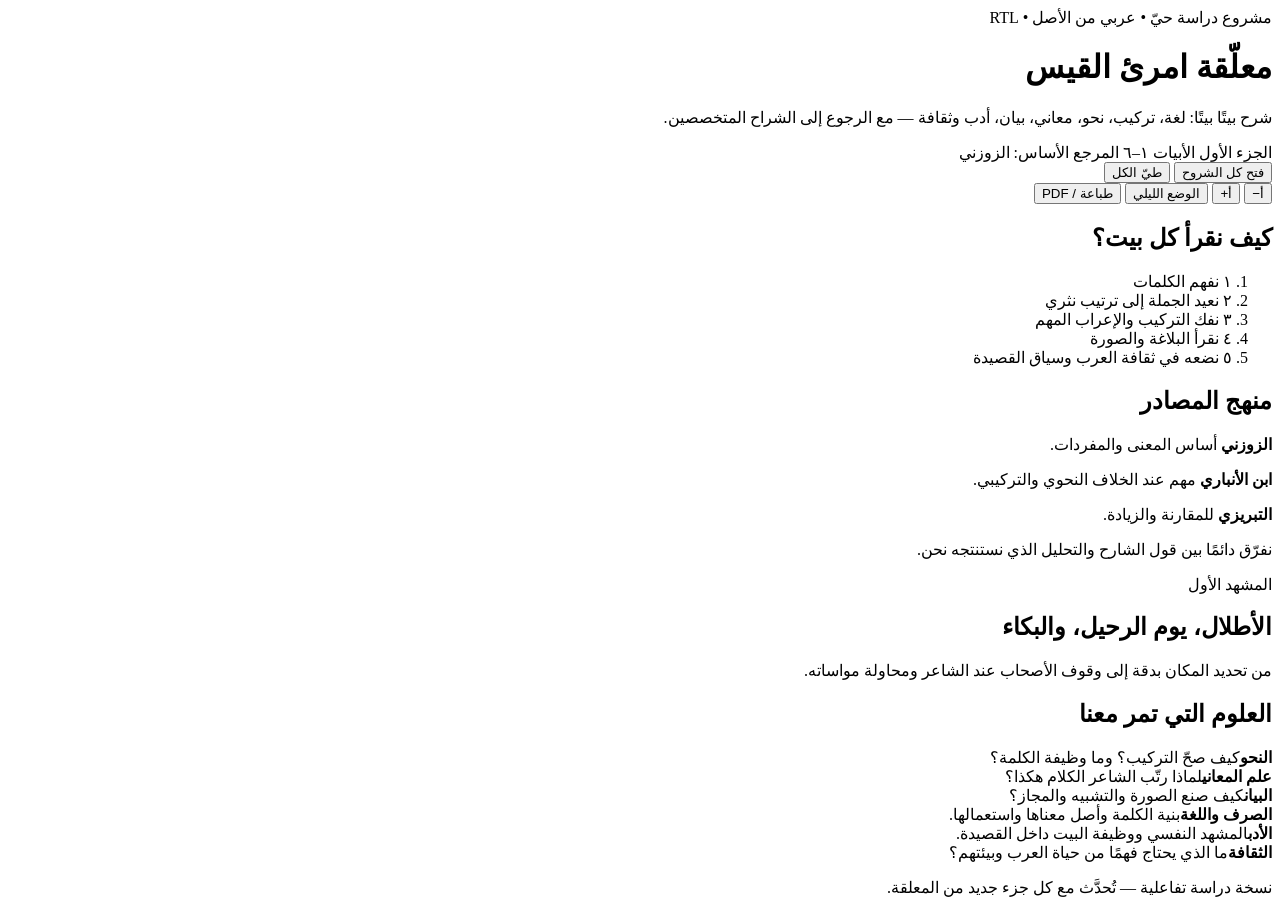
==== index.html @ 8567e159 "Add RTL interactive study shell" ====
<!doctype html>
<html lang="ar" dir="rtl">
<head>
  <meta charset="utf-8" />
  <meta name="viewport" content="width=device-width, initial-scale=1" />
  <meta name="color-scheme" content="light dark" />
  <meta name="description" content="شرح تفاعلي عربي للمعلقات بيتًا بيتًا" />
  <title>المعلقات | شرح تفاعلي</title>
  <link rel="stylesheet" href="styles.css" />
</head>
<body>
  <header class="hero">
    <div class="hero__inner">
      <div class="eyebrow">مشروع دراسة حيّ • عربي من الأصل • RTL</div>
      <h1>معلّقة امرئ القيس</h1>
      <p class="hero__lead">شرح بيتًا بيتًا: لغة، تركيب، نحو، معاني، بيان، أدب وثقافة — مع الرجوع إلى الشراح المتخصصين.</p>
      <div class="hero__meta">
        <span class="pill">الجزء الأول</span>
        <span class="pill">الأبيات ١–٦</span>
        <span class="pill">المرجع الأساس: الزوزني</span>
      </div>
    </div>
  </header>

  <nav class="toolbar" aria-label="أدوات الدراسة">
    <div class="toolbar__inner">
      <div class="toolbar__group">
        <button id="expandAll" class="tool-btn" type="button">فتح كل الشروح</button>
        <button id="collapseAll" class="tool-btn" type="button">طيّ الكل</button>
      </div>
      <div class="toolbar__group">
        <button id="fontDown" class="tool-btn" type="button" aria-label="تصغير الخط">أ−</button>
        <button id="fontUp" class="tool-btn" type="button" aria-label="تكبير الخط">أ+</button>
        <button id="themeToggle" class="tool-btn" type="button">الوضع الليلي</button>
        <button id="printBtn" class="tool-btn" type="button">طباعة / PDF</button>
      </div>
    </div>
  </nav>

  <main class="layout">
    <aside class="study-map">
      <div class="map-card">
        <h2>كيف نقرأ كل بيت؟</h2>
        <ol>
          <li><span>١</span> نفهم الكلمات</li>
          <li><span>٢</span> نعيد الجملة إلى ترتيب نثري</li>
          <li><span>٣</span> نفك التركيب والإعراب المهم</li>
          <li><span>٤</span> نقرأ البلاغة والصورة</li>
          <li><span>٥</span> نضعه في ثقافة العرب وسياق القصيدة</li>
        </ol>
      </div>

      <div class="map-card sources-mini">
        <h2>منهج المصادر</h2>
        <p><strong>الزوزني</strong> أساس المعنى والمفردات.</p>
        <p><strong>ابن الأنباري</strong> مهم عند الخلاف النحوي والتركيبي.</p>
        <p><strong>التبريزي</strong> للمقارنة والزيادة.</p>
        <p class="muted">نفرّق دائمًا بين قول الشارح والتحليل الذي نستنتجه نحن.</p>
      </div>
    </aside>

    <section class="content">
      <div class="section-head">
        <div>
          <div class="eyebrow">المشهد الأول</div>
          <h2>الأطلال، يوم الرحيل، والبكاء</h2>
        </div>
        <p>من تحديد المكان بدقة إلى وقوف الأصحاب عند الشاعر ومحاولة مواساته.</p>
      </div>

      <div id="verses" class="verses" aria-live="polite"></div>

      <section class="legend">
        <h2>العلوم التي تمر معنا</h2>
        <div class="legend-grid">
          <div><b>النحو</b><span>كيف صحّ التركيب؟ وما وظيفة الكلمة؟</span></div>
          <div><b>علم المعاني</b><span>لماذا رتّب الشاعر الكلام هكذا؟</span></div>
          <div><b>البيان</b><span>كيف صنع الصورة والتشبيه والمجاز؟</span></div>
          <div><b>الصرف واللغة</b><span>بنية الكلمة وأصل معناها واستعمالها.</span></div>
          <div><b>الأدب</b><span>المشهد النفسي ووظيفة البيت داخل القصيدة.</span></div>
          <div><b>الثقافة</b><span>ما الذي يحتاج فهمًا من حياة العرب وبيئتهم؟</span></div>
        </div>
      </section>
    </section>
  </main>

  <footer>
    <p>نسخة دراسة تفاعلية — تُحدَّث مع كل جزء جديد من المعلقة.</p>
  </footer>

  <script src="data.js"></script>
  <script src="app.js"></script>
</body>
</html>
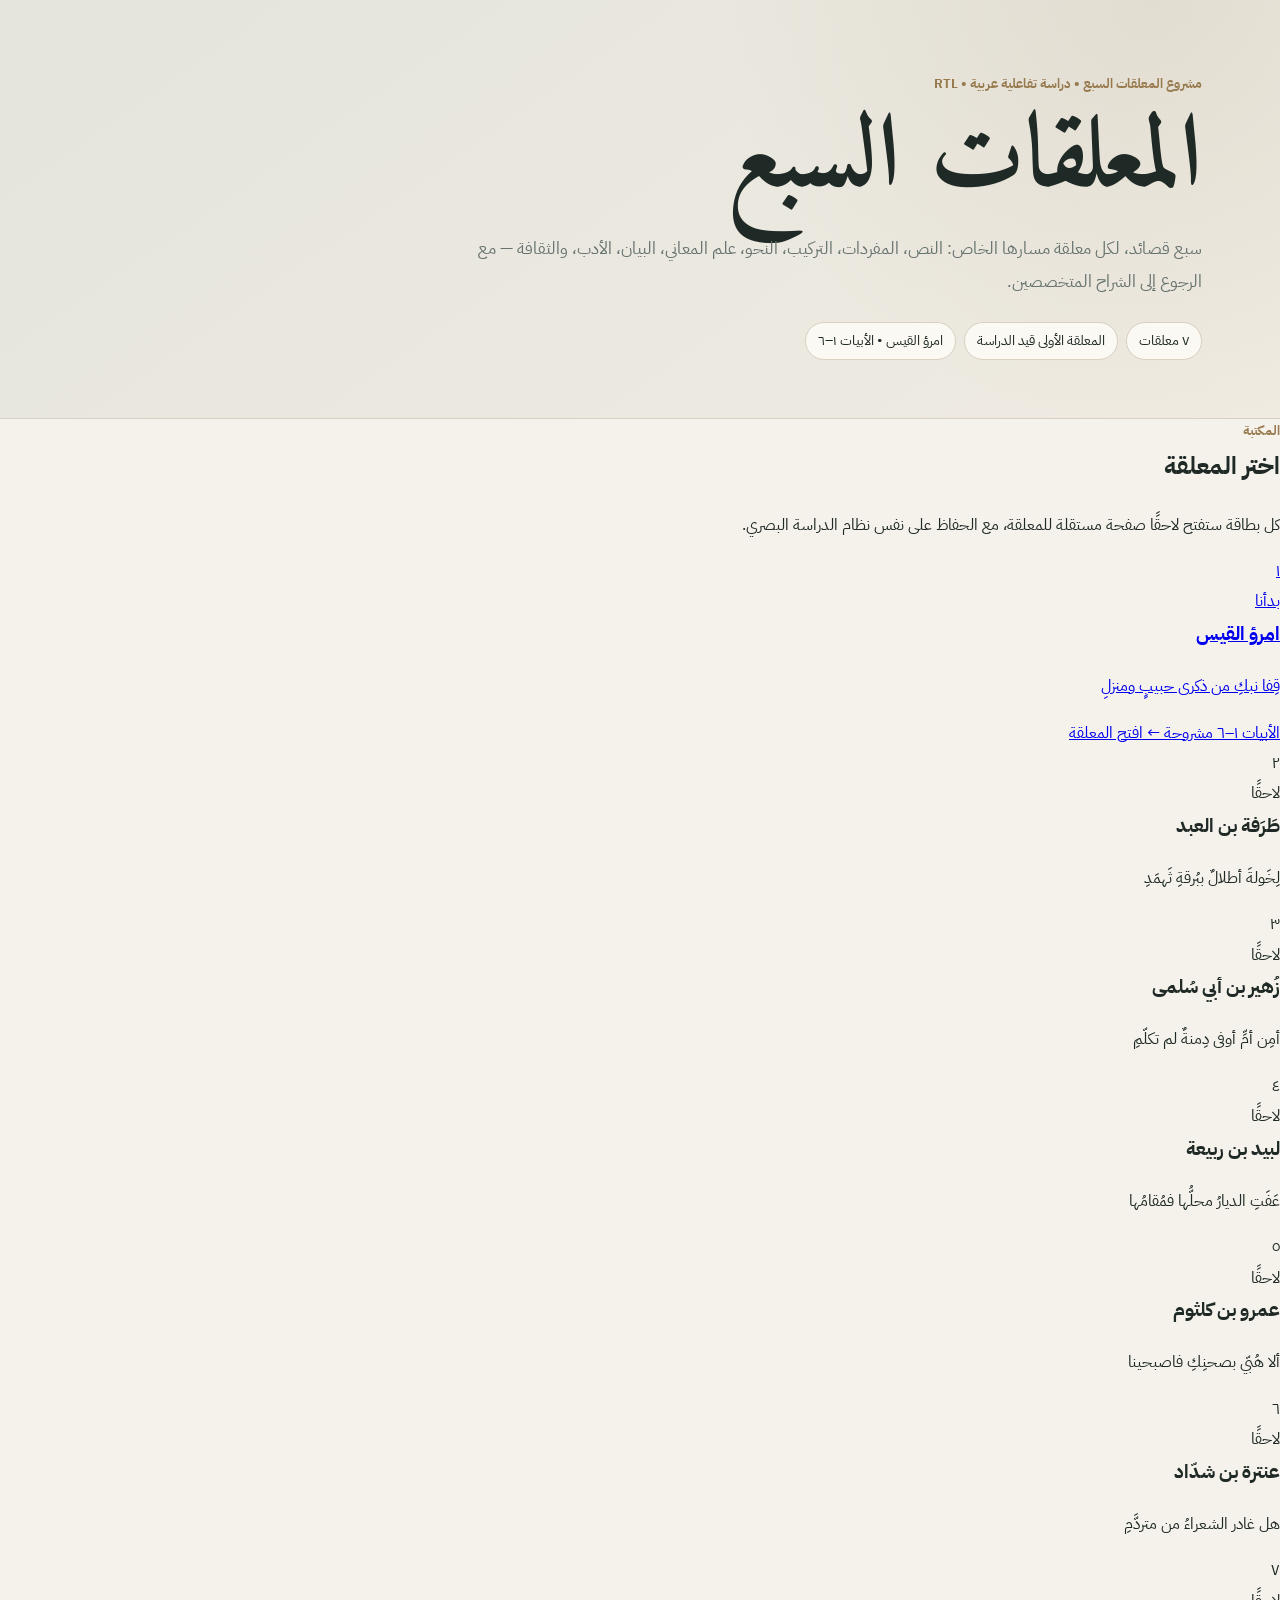
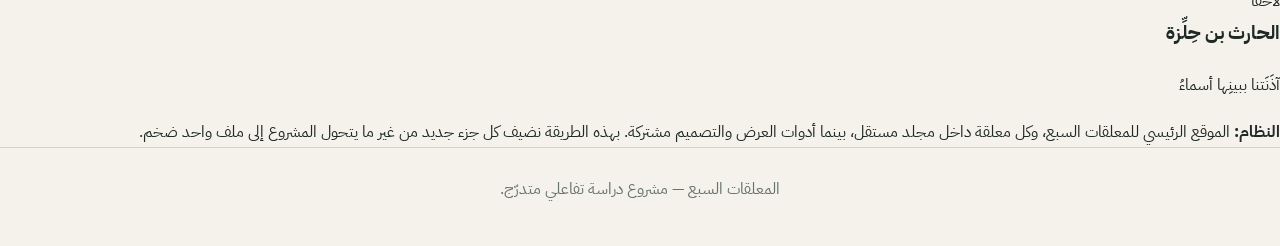
==== commit 918c3f9a: "Turn homepage into seven Muallaqat catalog" ====
--- a/index.html
+++ b/index.html
@@ -4,91 +4,86 @@
   <meta charset="utf-8" />
   <meta name="viewport" content="width=device-width, initial-scale=1" />
   <meta name="color-scheme" content="light dark" />
-  <meta name="description" content="شرح تفاعلي عربي للمعلقات بيتًا بيتًا" />
-  <title>المعلقات | شرح تفاعلي</title>
+  <meta name="description" content="مشروع تفاعلي عربي لشرح المعلقات السبع بيتًا بيتًا" />
+  <title>المعلقات السبع | شرح تفاعلي</title>
   <link rel="stylesheet" href="styles.css" />
 </head>
-<body>
-  <header class="hero">
+<body class="catalog-page">
+  <header class="hero hero--catalog">
     <div class="hero__inner">
-      <div class="eyebrow">مشروع دراسة حيّ • عربي من الأصل • RTL</div>
-      <h1>معلّقة امرئ القيس</h1>
-      <p class="hero__lead">شرح بيتًا بيتًا: لغة، تركيب، نحو، معاني، بيان، أدب وثقافة — مع الرجوع إلى الشراح المتخصصين.</p>
+      <div class="eyebrow">مشروع المعلقات السبع • دراسة تفاعلية عربية • RTL</div>
+      <h1>المعلقات السبع</h1>
+      <p class="hero__lead">
+        سبع قصائد، لكل معلقة مسارها الخاص: النص، المفردات، التركيب، النحو، علم المعاني،
+        البيان، الأدب، والثقافة — مع الرجوع إلى الشراح المتخصصين.
+      </p>
       <div class="hero__meta">
-        <span class="pill">الجزء الأول</span>
-        <span class="pill">الأبيات ١–٦</span>
-        <span class="pill">المرجع الأساس: الزوزني</span>
+        <span class="pill">٧ معلقات</span>
+        <span class="pill">المعلقة الأولى قيد الدراسة</span>
+        <span class="pill">امرؤ القيس • الأبيات ١–٦</span>
       </div>
     </div>
   </header>
 
-  <nav class="toolbar" aria-label="أدوات الدراسة">
-    <div class="toolbar__inner">
-      <div class="toolbar__group">
-        <button id="expandAll" class="tool-btn" type="button">فتح كل الشروح</button>
-        <button id="collapseAll" class="tool-btn" type="button">طيّ الكل</button>
+  <main class="catalog">
+    <section class="catalog-intro">
+      <div>
+        <div class="eyebrow">المكتبة</div>
+        <h2>اختر المعلقة</h2>
       </div>
-      <div class="toolbar__group">
-        <button id="fontDown" class="tool-btn" type="button" aria-label="تصغير الخط">أ−</button>
-        <button id="fontUp" class="tool-btn" type="button" aria-label="تكبير الخط">أ+</button>
-        <button id="themeToggle" class="tool-btn" type="button">الوضع الليلي</button>
-        <button id="printBtn" class="tool-btn" type="button">طباعة / PDF</button>
-      </div>
-    </div>
-  </nav>
+      <p>كل بطاقة ستفتح لاحقًا صفحة مستقلة للمعلقة، مع الحفاظ على نفس نظام الدراسة البصري.</p>
+    </section>
 
-  <main class="layout">
-    <aside class="study-map">
-      <div class="map-card">
-        <h2>كيف نقرأ كل بيت؟</h2>
-        <ol>
-          <li><span>١</span> نفهم الكلمات</li>
-          <li><span>٢</span> نعيد الجملة إلى ترتيب نثري</li>
-          <li><span>٣</span> نفك التركيب والإعراب المهم</li>
-          <li><span>٤</span> نقرأ البلاغة والصورة</li>
-          <li><span>٥</span> نضعه في ثقافة العرب وسياق القصيدة</li>
-        </ol>
-      </div>
+    <section class="poem-grid" aria-label="المعلقات السبع">
+      <a class="poem-tile poem-tile--active" href="poems/imru-al-qays/">
+        <div class="poem-tile__number">١</div>
+        <div class="poem-tile__status">بدأنا</div>
+        <h3>امرؤ القيس</h3>
+        <p>قِفا نبكِ من ذكرى حبيبٍ ومنزلِ</p>
+        <div class="poem-tile__footer">
+          <span>الأبيات ١–٦ مشروحة</span>
+          <span class="arrow">← افتح المعلقة</span>
+        </div>
+      </a>
 
-      <div class="map-card sources-mini">
-        <h2>منهج المصادر</h2>
-        <p><strong>الزوزني</strong> أساس المعنى والمفردات.</p>
-        <p><strong>ابن الأنباري</strong> مهم عند الخلاف النحوي والتركيبي.</p>
-        <p><strong>التبريزي</strong> للمقارنة والزيادة.</p>
-        <p class="muted">نفرّق دائمًا بين قول الشارح والتحليل الذي نستنتجه نحن.</p>
-      </div>
-    </aside>
+      <article class="poem-tile poem-tile--locked">
+        <div class="poem-tile__number">٢</div><div class="poem-tile__status">لاحقًا</div>
+        <h3>طَرَفة بن العبد</h3><p>لِخَولةَ أطلالٌ ببُرقةِ ثَهمَدِ</p>
+      </article>
 
-    <section class="content">
-      <div class="section-head">
-        <div>
-          <div class="eyebrow">المشهد الأول</div>
-          <h2>الأطلال، يوم الرحيل، والبكاء</h2>
-        </div>
-        <p>من تحديد المكان بدقة إلى وقوف الأصحاب عند الشاعر ومحاولة مواساته.</p>
-      </div>
+      <article class="poem-tile poem-tile--locked">
+        <div class="poem-tile__number">٣</div><div class="poem-tile__status">لاحقًا</div>
+        <h3>زُهير بن أبي سُلمى</h3><p>أمِن أمِّ أوفى دِمنةٌ لم تكلّمِ</p>
+      </article>
 
-      <div id="verses" class="verses" aria-live="polite"></div>
+      <article class="poem-tile poem-tile--locked">
+        <div class="poem-tile__number">٤</div><div class="poem-tile__status">لاحقًا</div>
+        <h3>لبيد بن ربيعة</h3><p>عَفَتِ الديارُ محلُّها فمُقامُها</p>
+      </article>
 
-      <section class="legend">
-        <h2>العلوم التي تمر معنا</h2>
-        <div class="legend-grid">
-          <div><b>النحو</b><span>كيف صحّ التركيب؟ وما وظيفة الكلمة؟</span></div>
-          <div><b>علم المعاني</b><span>لماذا رتّب الشاعر الكلام هكذا؟</span></div>
-          <div><b>البيان</b><span>كيف صنع الصورة والتشبيه والمجاز؟</span></div>
-          <div><b>الصرف واللغة</b><span>بنية الكلمة وأصل معناها واستعمالها.</span></div>
-          <div><b>الأدب</b><span>المشهد النفسي ووظيفة البيت داخل القصيدة.</span></div>
-          <div><b>الثقافة</b><span>ما الذي يحتاج فهمًا من حياة العرب وبيئتهم؟</span></div>
-        </div>
-      </section>
+      <article class="poem-tile poem-tile--locked">
+        <div class="poem-tile__number">٥</div><div class="poem-tile__status">لاحقًا</div>
+        <h3>عمرو بن كلثوم</h3><p>ألا هُبّي بصحنِكِ فاصبحينا</p>
+      </article>
+
+      <article class="poem-tile poem-tile--locked">
+        <div class="poem-tile__number">٦</div><div class="poem-tile__status">لاحقًا</div>
+        <h3>عنترة بن شدّاد</h3><p>هل غادر الشعراءُ من متردَّمِ</p>
+      </article>
+
+      <article class="poem-tile poem-tile--locked">
+        <div class="poem-tile__number">٧</div><div class="poem-tile__status">لاحقًا</div>
+        <h3>الحارث بن حِلِّزة</h3><p>آذَنَتنا ببينِها أسماءُ</p>
+      </article>
+    </section>
+
+    <section class="catalog-note">
+      <strong>النظام:</strong>
+      الموقع الرئيسي للمعلقات السبع، وكل معلقة داخل مجلد مستقل، بينما أدوات العرض والتصميم مشتركة.
+      بهذه الطريقة نضيف كل جزء جديد من غير ما يتحول المشروع إلى ملف واحد ضخم.
     </section>
   </main>
 
-  <footer>
-    <p>نسخة دراسة تفاعلية — تُحدَّث مع كل جزء جديد من المعلقة.</p>
-  </footer>
-
-  <script src="data.js"></script>
-  <script src="app.js"></script>
+  <footer><p>المعلقات السبع — مشروع دراسة تفاعلي متدرّج.</p></footer>
 </body>
 </html>
--- a/styles.css
+++ b/styles.css
@@ -0,0 +1,368 @@
+@import url('https://fonts.googleapis.com/css2?family=Amiri:wght@400;700&family=IBM+Plex+Sans+Arabic:wght@300;400;500;600;700&display=swap');
+
+:root {
+  --font-scale: 1;
+  --bg: #f5f2eb;
+  --surface: #fffdf8;
+  --surface-2: #eee8dc;
+  --text: #1f2a26;
+  --muted: #66736e;
+  --line: #d8d0c1;
+  --accent: #536b5f;
+  --accent-2: #987a4f;
+  --shadow: 0 12px 35px rgba(43, 48, 43, 0.08);
+  --radius: 22px;
+}
+
+html[data-theme="dark"] {
+  --bg: #171b19;
+  --surface: #202622;
+  --surface-2: #2a312d;
+  --text: #f4efe5;
+  --muted: #b7c0bb;
+  --line: #39443e;
+  --accent: #9bb8a9;
+  --accent-2: #d0ad75;
+  --shadow: 0 14px 38px rgba(0, 0, 0, 0.25);
+}
+
+* { box-sizing: border-box; }
+
+html {
+  scroll-behavior: smooth;
+  font-size: calc(16px * var(--font-scale));
+}
+
+body {
+  margin: 0;
+  direction: rtl;
+  background:
+    radial-gradient(circle at 90% 0%, rgba(152,122,79,.10), transparent 27rem),
+    var(--bg);
+  color: var(--text);
+  font-family: "IBM Plex Sans Arabic", Tahoma, Arial, sans-serif;
+  line-height: 1.9;
+}
+
+button, input { font: inherit; }
+h1, h2, h3, p { margin-top: 0; }
+
+.hero {
+  border-bottom: 1px solid var(--line);
+  background: linear-gradient(145deg, rgba(83,107,95,.10), rgba(152,122,79,.06));
+}
+
+.hero__inner {
+  max-width: 1180px;
+  margin: auto;
+  padding: 72px 28px 58px;
+}
+
+.eyebrow {
+  color: var(--accent-2);
+  font-weight: 700;
+  font-size: .82rem;
+}
+
+h1 {
+  font-family: "Amiri", serif;
+  font-size: clamp(3rem, 8vw, 6.5rem);
+  line-height: 1.05;
+  margin: 10px 0 18px;
+}
+
+.hero__lead {
+  max-width: 760px;
+  color: var(--muted);
+  font-size: 1.08rem;
+}
+
+.hero__meta {
+  display: flex;
+  flex-wrap: wrap;
+  gap: 8px;
+  margin-top: 24px;
+}
+
+.pill {
+  border: 1px solid var(--line);
+  border-radius: 999px;
+  padding: 5px 12px;
+  background: color-mix(in srgb, var(--surface) 82%, transparent);
+  font-size: .86rem;
+}
+
+.toolbar {
+  position: sticky;
+  top: 0;
+  z-index: 20;
+  backdrop-filter: blur(14px);
+  background: color-mix(in srgb, var(--bg) 88%, transparent);
+  border-bottom: 1px solid var(--line);
+}
+
+.toolbar__inner {
+  max-width: 1180px;
+  margin: auto;
+  padding: 10px 28px;
+  display: flex;
+  justify-content: space-between;
+  gap: 12px;
+  flex-wrap: wrap;
+}
+
+.toolbar__group { display: flex; gap: 8px; flex-wrap: wrap; }
+
+.tool-btn {
+  border: 1px solid var(--line);
+  background: var(--surface);
+  color: var(--text);
+  border-radius: 12px;
+  padding: 7px 12px;
+  cursor: pointer;
+}
+
+.tool-btn:hover { transform: translateY(-1px); border-color: var(--accent); }
+
+.layout {
+  max-width: 1180px;
+  margin: 0 auto;
+  padding: 42px 28px 80px;
+  display: grid;
+  grid-template-columns: minmax(0, 1fr) 280px;
+  gap: 34px;
+  align-items: start;
+}
+
+.content { grid-column: 1; }
+.study-map { grid-column: 2; grid-row: 1; position: sticky; top: 82px; }
+
+.map-card {
+  background: var(--surface);
+  border: 1px solid var(--line);
+  border-radius: var(--radius);
+  padding: 20px;
+  margin-bottom: 14px;
+  box-shadow: var(--shadow);
+}
+
+.map-card h2 { font-size: 1rem; margin-bottom: 14px; }
+.map-card ol { list-style: none; padding: 0; margin: 0; }
+
+.map-card li {
+  display: flex;
+  gap: 10px;
+  align-items: center;
+  padding: 7px 0;
+  color: var(--muted);
+}
+
+.map-card li span {
+  width: 26px;
+  height: 26px;
+  display: inline-grid;
+  place-items: center;
+  flex: 0 0 26px;
+  border-radius: 50%;
+  background: var(--surface-2);
+  color: var(--accent);
+  font-weight: 700;
+}
+
+.sources-mini p { margin-bottom: 8px; font-size: .9rem; }
+.muted { color: var(--muted); }
+
+.section-head {
+  display: flex;
+  justify-content: space-between;
+  align-items: end;
+  gap: 20px;
+  margin-bottom: 22px;
+  border-bottom: 1px solid var(--line);
+  padding-bottom: 18px;
+}
+
+.section-head h2 {
+  font-family: "Amiri", serif;
+  font-size: 2.4rem;
+  line-height: 1.2;
+  margin: 4px 0 0;
+}
+
+.section-head > p {
+  max-width: 420px;
+  color: var(--muted);
+  margin-bottom: 2px;
+}
+
+.verses { display: grid; gap: 22px; }
+
+.verse-card {
+  background: var(--surface);
+  border: 1px solid var(--line);
+  border-radius: var(--radius);
+  overflow: hidden;
+  box-shadow: var(--shadow);
+}
+
+.verse-top {
+  padding: 26px 26px 22px;
+  border-bottom: 1px solid var(--line);
+  background: linear-gradient(145deg, color-mix(in srgb, var(--accent) 7%, transparent), transparent 45%);
+}
+
+.verse-number {
+  color: var(--accent-2);
+  font-weight: 700;
+  font-size: .82rem;
+  margin-bottom: 6px;
+}
+
+.verse-text {
+  font-family: "Amiri", serif;
+  font-size: clamp(1.75rem, 4vw, 2.55rem);
+  line-height: 1.7;
+  text-align: center;
+  margin: 8px auto 10px;
+  max-width: 850px;
+}
+
+.verse-text span { display: block; }
+.verse-theme { text-align: center; color: var(--muted); font-size: .92rem; }
+
+.quick-meaning {
+  margin: 18px 24px 6px;
+  padding: 14px 16px;
+  border-right: 4px solid var(--accent-2);
+  background: var(--surface-2);
+  border-radius: 12px;
+}
+
+.accordion {
+  margin: 14px 24px 24px;
+  border-top: 1px solid var(--line);
+}
+
+.accordion details { border-bottom: 1px solid var(--line); }
+
+.accordion summary {
+  cursor: pointer;
+  list-style: none;
+  padding: 14px 2px;
+  font-weight: 700;
+  display: flex;
+  align-items: center;
+  justify-content: space-between;
+  gap: 12px;
+}
+
+.accordion summary::-webkit-details-marker { display: none; }
+.accordion summary::after { content: "＋"; color: var(--accent); font-size: 1.1rem; }
+.accordion details[open] summary::after { content: "−"; }
+
+.detail-body { padding: 0 2px 18px; color: var(--text); }
+.detail-body p:last-child { margin-bottom: 0; }
+
+.words {
+  display: grid;
+  grid-template-columns: repeat(2, minmax(0, 1fr));
+  gap: 10px;
+}
+
+.word {
+  border: 1px solid var(--line);
+  background: color-mix(in srgb, var(--surface-2) 58%, transparent);
+  border-radius: 14px;
+  padding: 12px;
+}
+
+.word b {
+  display: block;
+  color: var(--accent);
+  font-family: "Amiri", serif;
+  font-size: 1.25rem;
+  margin-bottom: 2px;
+}
+
+.syntax { display: grid; gap: 10px; }
+
+.syntax-line {
+  display: grid;
+  grid-template-columns: minmax(110px, .7fr) 1.7fr;
+  gap: 12px;
+  padding: 12px 14px;
+  border-radius: 14px;
+  background: var(--surface-2);
+}
+
+.syntax-line b { color: var(--accent); }
+
+.source-note {
+  padding: 12px 14px;
+  border: 1px dashed var(--line);
+  border-radius: 14px;
+  margin-bottom: 10px;
+}
+
+.source-note strong { color: var(--accent-2); }
+
+.legend {
+  margin-top: 48px;
+  padding-top: 28px;
+  border-top: 1px solid var(--line);
+}
+
+.legend h2 { font-family: "Amiri", serif; font-size: 2rem; }
+
+.legend-grid {
+  display: grid;
+  grid-template-columns: repeat(2, minmax(0, 1fr));
+  gap: 12px;
+}
+
+.legend-grid > div {
+  border: 1px solid var(--line);
+  border-radius: 16px;
+  padding: 14px;
+  background: var(--surface);
+}
+
+.legend-grid b { display: block; color: var(--accent); }
+.legend-grid span { color: var(--muted); font-size: .9rem; }
+
+footer {
+  border-top: 1px solid var(--line);
+  padding: 26px;
+  text-align: center;
+  color: var(--muted);
+}
+
+@media (max-width: 900px) {
+  .layout { grid-template-columns: 1fr; }
+  .content, .study-map { grid-column: 1; }
+  .study-map { grid-row: auto; position: static; display: grid; grid-template-columns: repeat(2, 1fr); gap: 12px; }
+  .map-card { margin: 0; }
+}
+
+@media (max-width: 640px) {
+  .hero__inner { padding: 48px 18px 38px; }
+  .toolbar__inner, .layout { padding-left: 16px; padding-right: 16px; }
+  .section-head { display: block; }
+  .study-map { grid-template-columns: 1fr; }
+  .words, .legend-grid { grid-template-columns: 1fr; }
+  .syntax-line { grid-template-columns: 1fr; gap: 4px; }
+  .verse-top { padding: 22px 16px 18px; }
+  .quick-meaning, .accordion { margin-left: 14px; margin-right: 14px; }
+}
+
+@media print {
+  @page { size: A4; margin: 14mm; }
+  body { background: white; color: black; }
+  .toolbar, .study-map { display: none !important; }
+  .layout { display: block; max-width: none; padding: 0; }
+  .hero__inner { padding: 0 0 16px; }
+  .verse-card { box-shadow: none; break-inside: avoid; margin-bottom: 18px; }
+  .accordion details { display: block; }
+  .accordion details > * { display: block !important; }
+  .accordion summary::after { display: none; }
+}
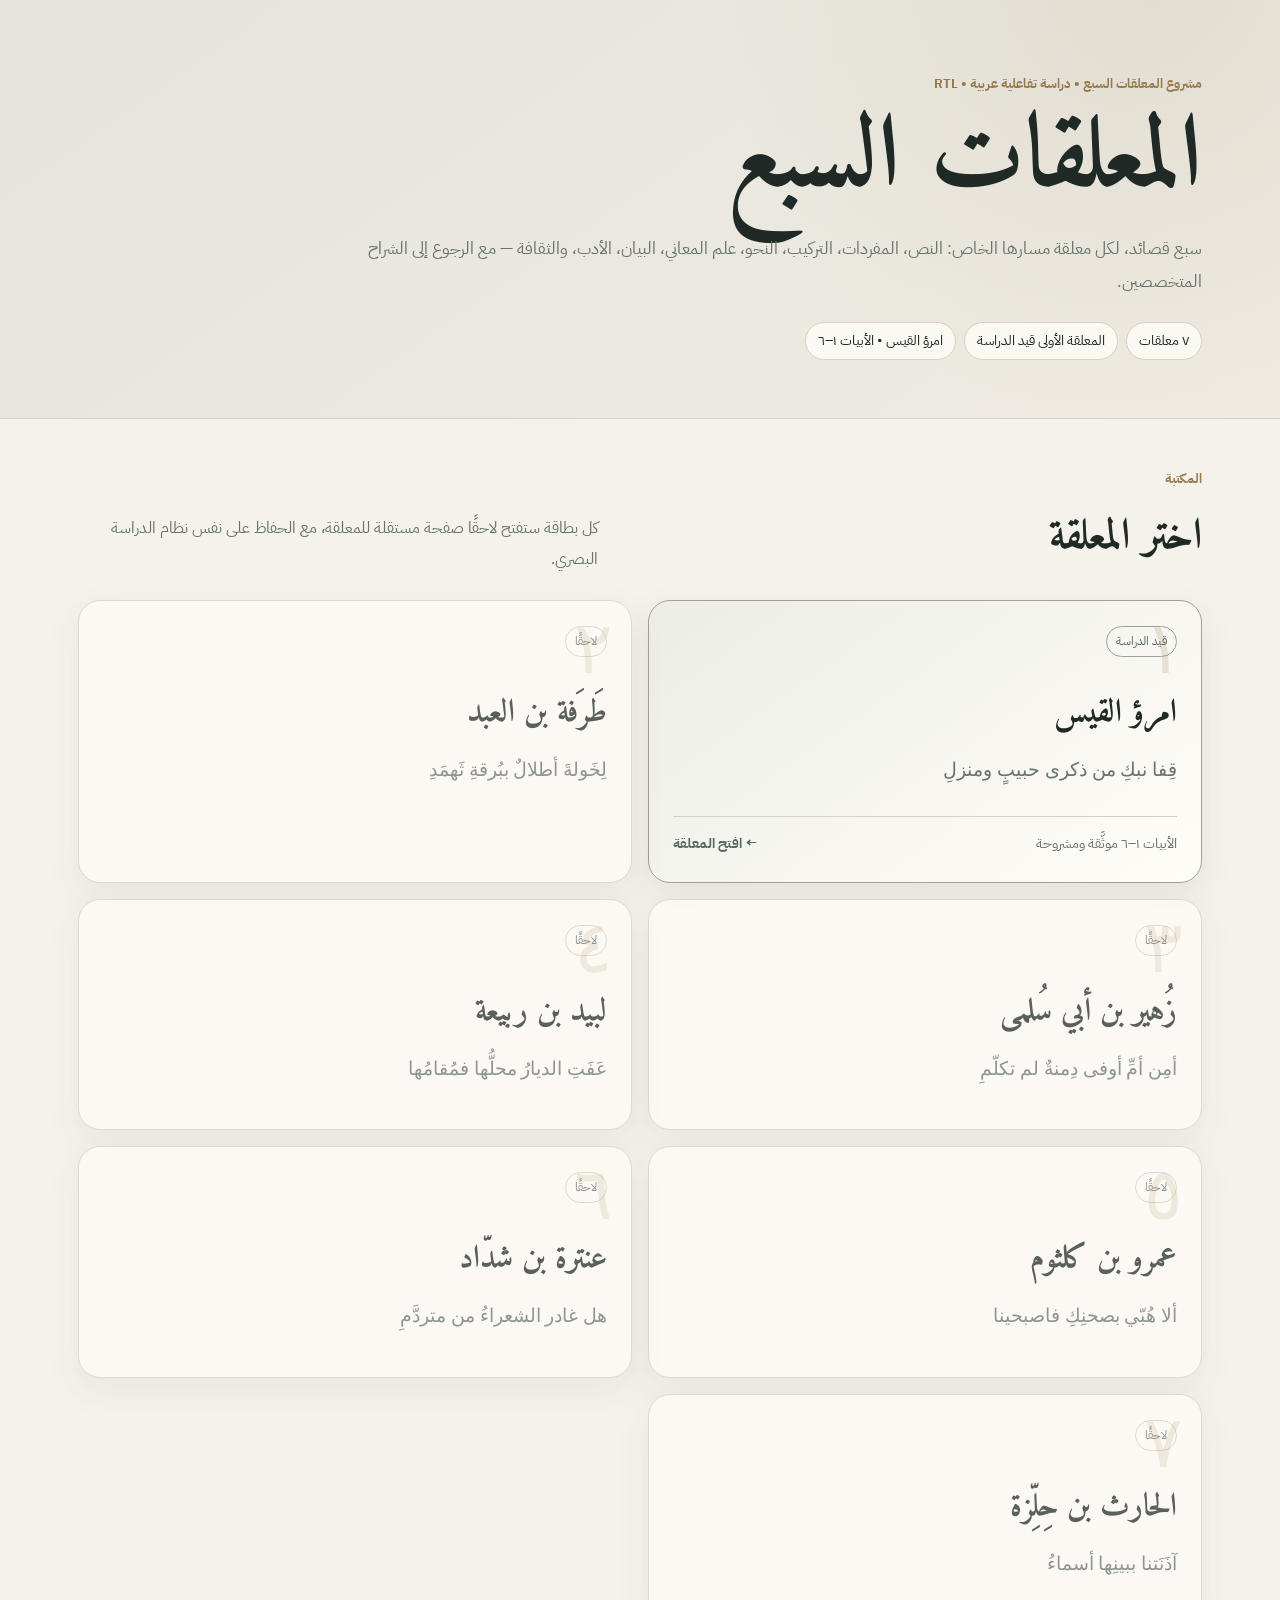
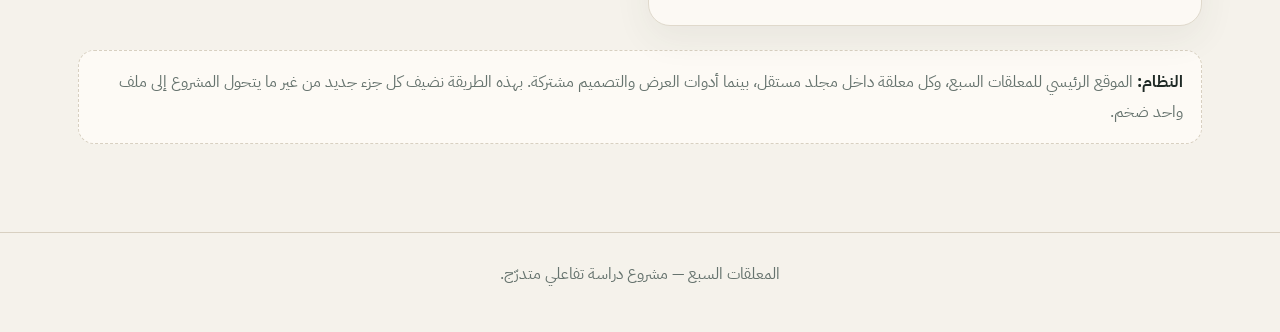
==== commit c02a8833: "Update catalog status to documented study" ====
--- a/index.html
+++ b/index.html
@@ -37,11 +37,11 @@
     <section class="poem-grid" aria-label="المعلقات السبع">
       <a class="poem-tile poem-tile--active" href="poems/imru-al-qays/">
         <div class="poem-tile__number">١</div>
-        <div class="poem-tile__status">بدأنا</div>
+        <div class="poem-tile__status">قيد الدراسة</div>
         <h3>امرؤ القيس</h3>
         <p>قِفا نبكِ من ذكرى حبيبٍ ومنزلِ</p>
         <div class="poem-tile__footer">
-          <span>الأبيات ١–٦ مشروحة</span>
+          <span>الأبيات ١–٦ موثَّقة ومشروحة</span>
           <span class="arrow">← افتح المعلقة</span>
         </div>
       </a>
--- a/styles.css
+++ b/styles.css
@@ -366,3 +366,243 @@
   .accordion details > * { display: block !important; }
   .accordion summary::after { display: none; }
 }
+
+/* ===== Catalog: seven Muallaqat ===== */
+.hero--catalog .hero__lead { max-width: 850px; }
+
+.catalog {
+  max-width: 1180px;
+  margin: 0 auto;
+  padding: 48px 28px 88px;
+}
+
+.catalog-intro {
+  display: flex;
+  justify-content: space-between;
+  gap: 24px;
+  align-items: end;
+  margin-bottom: 22px;
+}
+
+.catalog-intro h2 {
+  font-family: "Amiri", serif;
+  font-size: 2.7rem;
+  margin: 4px 0 0;
+}
+
+.catalog-intro p {
+  max-width: 520px;
+  margin-bottom: 4px;
+  color: var(--muted);
+}
+
+.poem-grid {
+  display: grid;
+  grid-template-columns: repeat(2, minmax(0, 1fr));
+  gap: 16px;
+}
+
+.poem-tile {
+  position: relative;
+  min-height: 220px;
+  padding: 24px;
+  border: 1px solid var(--line);
+  border-radius: var(--radius);
+  background: var(--surface);
+  box-shadow: var(--shadow);
+  color: var(--text);
+  text-decoration: none;
+  overflow: hidden;
+}
+
+.poem-tile--active {
+  background:
+    linear-gradient(145deg, color-mix(in srgb, var(--accent) 11%, var(--surface)), var(--surface));
+  border-color: color-mix(in srgb, var(--accent) 45%, var(--line));
+  transition: transform .18s ease, border-color .18s ease;
+}
+
+.poem-tile--active:hover {
+  transform: translateY(-3px);
+  border-color: var(--accent);
+}
+
+.poem-tile--locked { opacity: .72; }
+
+.poem-tile__number {
+  position: absolute;
+  inset-inline-start: 18px;
+  top: 12px;
+  font-family: "Amiri", serif;
+  font-size: 4.5rem;
+  line-height: 1;
+  color: color-mix(in srgb, var(--accent-2) 18%, transparent);
+}
+
+.poem-tile__status {
+  display: inline-flex;
+  border: 1px solid var(--line);
+  border-radius: 999px;
+  padding: 3px 9px;
+  font-size: .76rem;
+  color: var(--muted);
+  margin-bottom: 26px;
+}
+
+.poem-tile--active .poem-tile__status {
+  color: var(--accent);
+  border-color: color-mix(in srgb, var(--accent) 45%, var(--line));
+}
+
+.poem-tile h3 {
+  font-family: "Amiri", serif;
+  font-size: 2rem;
+  margin-bottom: 8px;
+}
+
+.poem-tile > p {
+  font-family: "Amiri", serif;
+  font-size: 1.18rem;
+  color: var(--muted);
+}
+
+.poem-tile__footer {
+  margin-top: 28px;
+  padding-top: 14px;
+  border-top: 1px solid var(--line);
+  display: flex;
+  justify-content: space-between;
+  gap: 16px;
+  color: var(--muted);
+  font-size: .88rem;
+}
+
+.poem-tile__footer .arrow {
+  color: var(--accent);
+  font-weight: 700;
+}
+
+.catalog-note {
+  margin-top: 24px;
+  border: 1px dashed var(--line);
+  border-radius: 16px;
+  padding: 16px 18px;
+  color: var(--muted);
+  background: color-mix(in srgb, var(--surface) 75%, transparent);
+}
+
+.catalog-note strong { color: var(--text); }
+
+.back-link {
+  display: inline-flex;
+  margin-bottom: 24px;
+  color: var(--accent);
+  text-decoration: none;
+  font-weight: 700;
+}
+
+.back-link:hover { text-decoration: underline; }
+
+@media (max-width: 760px) {
+  .catalog { padding: 34px 16px 66px; }
+  .catalog-intro { display: block; }
+  .poem-grid { grid-template-columns: 1fr; }
+}
+
+/* ===== Scholarly references and issue blocks ===== */
+.ref {
+  display: inline-flex;
+  vertical-align: super;
+  margin-inline: 2px;
+  color: var(--accent-2);
+  text-decoration: none;
+  font-size: .72em;
+  font-weight: 800;
+  line-height: 1;
+}
+
+.ref:hover { text-decoration: underline; }
+
+.issues {
+  display: grid;
+  gap: 12px;
+}
+
+.issue {
+  border: 1px solid var(--line);
+  border-radius: 16px;
+  padding: 14px 16px;
+  background: color-mix(in srgb, var(--surface-2) 52%, transparent);
+}
+
+.issue h4 {
+  margin: 0 0 7px;
+  font-size: 1rem;
+  color: var(--accent);
+}
+
+.issue p { margin: 0; }
+
+.verse-sources {
+  color: var(--muted);
+  margin: 0;
+}
+
+.bibliography-section {
+  margin-top: 48px;
+  padding-top: 26px;
+  border-top: 1px solid var(--line);
+}
+
+.bibliography-head { margin-bottom: 18px; }
+
+.bibliography {
+  display: grid;
+  gap: 12px;
+}
+
+.bibliography-item {
+  display: grid;
+  grid-template-columns: 48px minmax(0, 1fr);
+  gap: 14px;
+  align-items: start;
+  padding: 16px;
+  border: 1px solid var(--line);
+  border-radius: 16px;
+  background: var(--surface);
+}
+
+.bibliography-id {
+  width: 42px;
+  height: 42px;
+  display: grid;
+  place-items: center;
+  border-radius: 12px;
+  background: var(--surface-2);
+  color: var(--accent-2);
+  font-weight: 800;
+}
+
+.bibliography-item h3 {
+  margin: 0 0 4px;
+  font-size: 1rem;
+}
+
+.bibliography-item p {
+  margin: 0 0 7px;
+  color: var(--muted);
+  font-size: .9rem;
+}
+
+.bibliography-item a {
+  color: var(--accent);
+  font-weight: 700;
+  text-decoration: none;
+}
+
+.bibliography-item a:hover { text-decoration: underline; }
+
+@media print {
+  .ref { color: black; text-decoration: none; }
+  .bibliography-item { break-inside: avoid; }
+}
